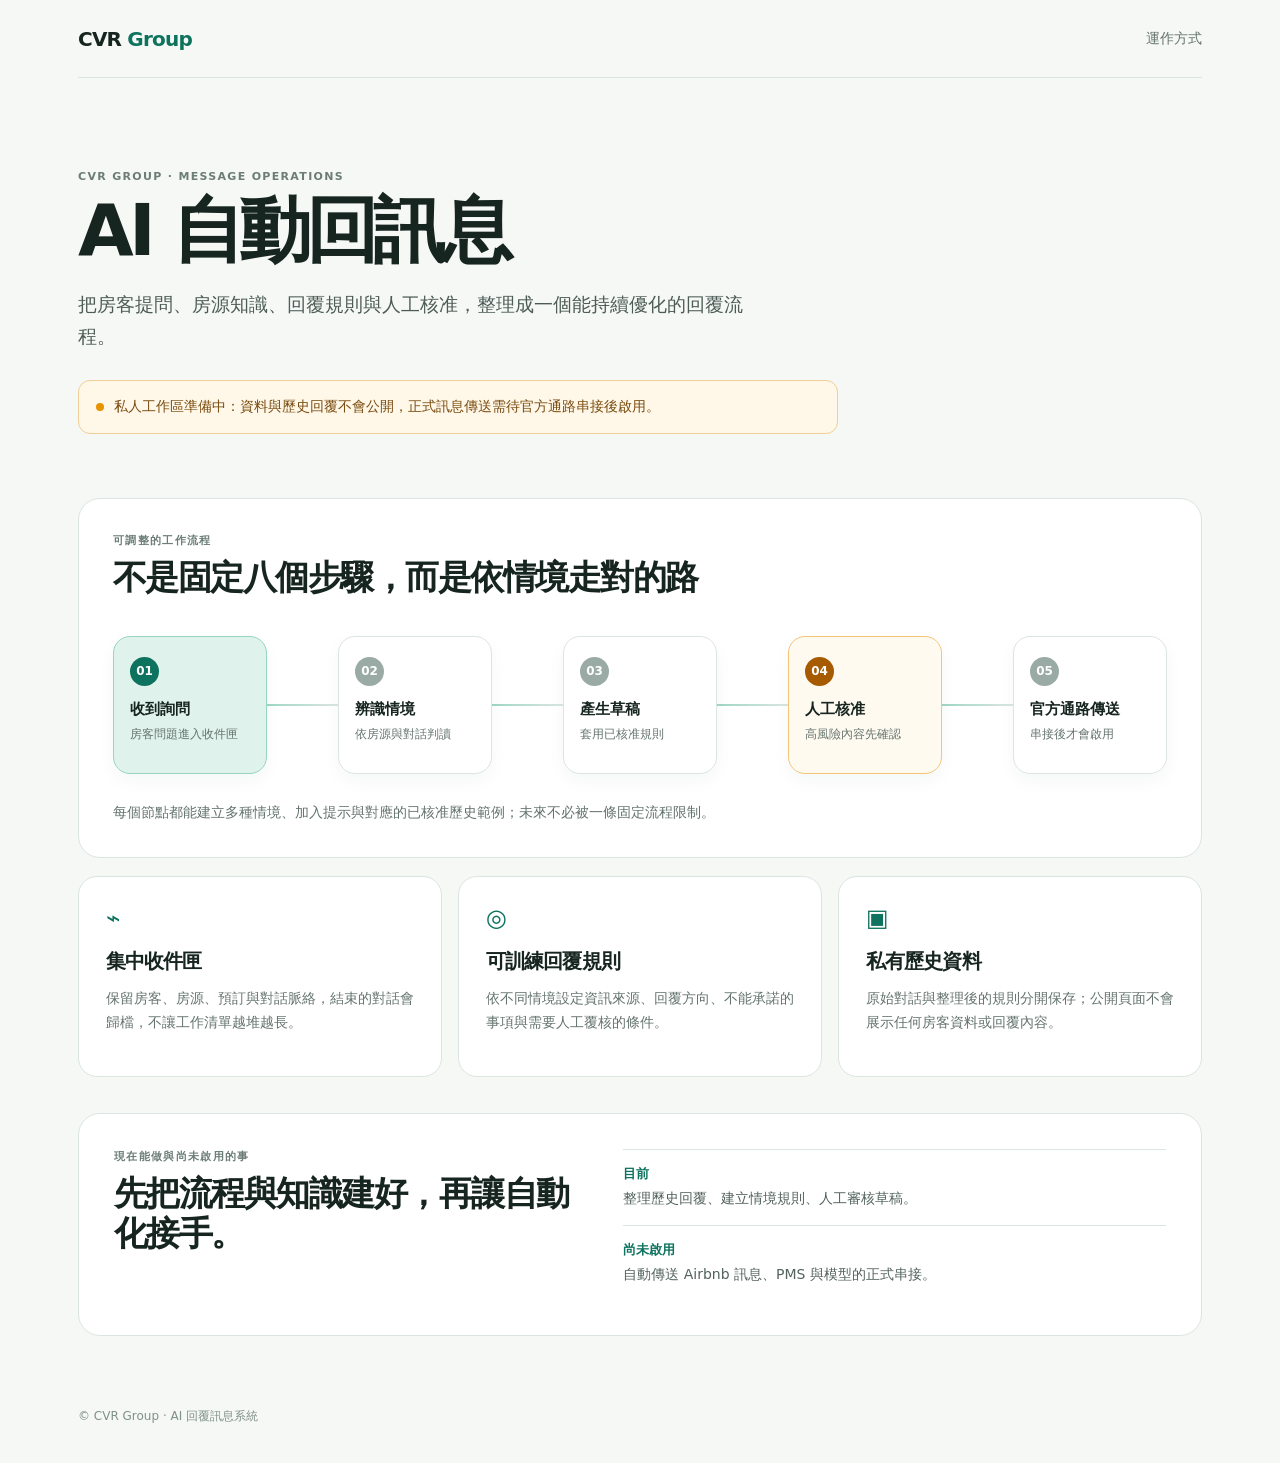
==== ai-reply/index.html @ 0bb3ea02 "Restore public AI reply overview" ====
<!doctype html>
<html lang="zh-Hant">
<head>
  <meta charset="utf-8">
  <meta name="viewport" content="width=device-width, initial-scale=1">
  <meta name="description" content="AI 自動回訊息：將房客提問、回覆規則與人工核准串成可管理的流程。">
  <title>AI 自動回訊息｜CVR Group</title>
  <link rel="stylesheet" href="styles.css">
</head>
<body>
  <main>
    <nav class="nav" aria-label="主要導覽">
      <a class="brand" href="/">CVR <span>Group</span></a>
      <a class="nav-link" href="#how-it-works">運作方式</a>
    </nav>

    <section class="hero" aria-labelledby="page-title">
      <p class="eyebrow">CVR GROUP · MESSAGE OPERATIONS</p>
      <h1 id="page-title">AI 自動回訊息</h1>
      <p class="lead">把房客提問、房源知識、回覆規則與人工核准，整理成一個能持續優化的回覆流程。</p>
      <div class="notice" role="status"><span class="dot" aria-hidden="true"></span><span>私人工作區準備中：資料與歷史回覆不會公開，正式訊息傳送需待官方通路串接後啟用。</span></div>
    </section>

    <section class="panel workflow" id="how-it-works" aria-labelledby="workflow-title">
      <div class="section-heading"><p class="eyebrow">可調整的工作流程</p><h2 id="workflow-title">不是固定八個步驟，而是依情境走對的路</h2></div>
      <div class="flow" aria-label="訊息處理流程">
        <article class="node is-source"><span>01</span><strong>收到詢問</strong><small>房客問題進入收件匣</small></article>
        <i class="line" aria-hidden="true"></i>
        <article class="node"><span>02</span><strong>辨識情境</strong><small>依房源與對話判讀</small></article>
        <i class="line" aria-hidden="true"></i>
        <article class="node"><span>03</span><strong>產生草稿</strong><small>套用已核准規則</small></article>
        <i class="line" aria-hidden="true"></i>
        <article class="node is-review"><span>04</span><strong>人工核准</strong><small>高風險內容先確認</small></article>
        <i class="line" aria-hidden="true"></i>
        <article class="node"><span>05</span><strong>官方通路傳送</strong><small>串接後才會啟用</small></article>
      </div>
      <p class="caption">每個節點都能建立多種情境、加入提示與對應的已核准歷史範例；未來不必被一條固定流程限制。</p>
    </section>

    <section class="capabilities" aria-label="系統內容">
      <article class="card"><div class="icon">⌁</div><h2>集中收件匣</h2><p>保留房客、房源、預訂與對話脈絡，結束的對話會歸檔，不讓工作清單越堆越長。</p></article>
      <article class="card"><div class="icon">◎</div><h2>可訓練回覆規則</h2><p>依不同情境設定資訊來源、回覆方向、不能承諾的事項與需要人工覆核的條件。</p></article>
      <article class="card"><div class="icon">▣</div><h2>私有歷史資料</h2><p>原始對話與整理後的規則分開保存；公開頁面不會展示任何房客資料或回覆內容。</p></article>
    </section>

    <section class="panel truth" aria-labelledby="truth-title">
      <div><p class="eyebrow">現在能做與尚未啟用的事</p><h2 id="truth-title">先把流程與知識建好，再讓自動化接手。</h2></div>
      <dl>
        <div><dt>目前</dt><dd>整理歷史回覆、建立情境規則、人工審核草稿。</dd></div>
        <div><dt>尚未啟用</dt><dd>自動傳送 Airbnb 訊息、PMS 與模型的正式串接。</dd></div>
      </dl>
    </section>
  </main>
  <footer>© CVR Group · AI 回覆訊息系統</footer>
</body>
</html>
---- ai-reply/styles.css ----
:root { --ink:#172521; --muted:#64736e; --paper:#f6f8f6; --card:#fff; --green:#0e735e; --soft:#dff2eb; --line:#dbe5e1; --amber:#a65b00; }
* { box-sizing:border-box; } body { margin:0; color:var(--ink); background:var(--paper); font-family:Inter,"Noto Sans TC","PingFang TC",system-ui,sans-serif; } main, footer { max-width:1180px; margin:auto; padding-inline:28px; } .nav { height:78px; display:flex; align-items:center; gap:26px; border-bottom:1px solid var(--line); } .brand { color:var(--ink); text-decoration:none; font-weight:800; letter-spacing:-.04em; font-size:20px; } .brand span { color:var(--green); } .nav-link { margin-left:auto; color:var(--muted); text-decoration:none; font-size:14px; } .hero { padding:92px 0 64px; max-width:760px; } .eyebrow { margin:0 0 10px; color:#6b7d76; font-weight:800; font-size:11px; letter-spacing:.12em; } h1 { margin:0; font-size:clamp(42px,7vw,72px); letter-spacing:-.065em; line-height:1.05; } h2 { margin:0; font-size:clamp(24px,3vw,34px); letter-spacing:-.045em; line-height:1.17; } .lead { max-width:670px; color:#4d5c57; font-size:19px; line-height:1.7; } .notice { display:flex; gap:10px; align-items:flex-start; margin-top:28px; padding:15px 17px; border:1px solid #f0cf98; border-radius:12px; color:#794b10; background:#fff7e7; font-size:14px; line-height:1.55; } .dot { flex:0 0 8px; width:8px; height:8px; margin-top:7px; border-radius:50%; background:#e89200; } .panel { background:var(--card); border:1px solid var(--line); border-radius:22px; } .workflow { padding:34px; } .section-heading { max-width:700px; } .flow { display:flex; align-items:center; margin-top:38px; min-width:780px; } .workflow { overflow:hidden; } .node { position:relative; z-index:1; flex:0 0 154px; min-height:138px; padding:20px 16px; border:1px solid var(--line); border-radius:17px; background:#fff; box-shadow:0 7px 17px rgb(21 57 46 / 4%); } .node span { display:grid; place-items:center; width:29px; height:29px; margin-bottom:14px; border-radius:50%; color:#fff; background:#9aaba5; font-size:12px; font-weight:800; } .node strong { display:block; font-size:15px; } .node small { display:block; margin-top:7px; color:var(--muted); font-size:12px; line-height:1.45; } .node.is-source { background:var(--soft); border-color:#96d5c0; } .node.is-source span { background:var(--green); } .node.is-review { border-color:#f4c578; background:#fffaf0; } .node.is-review span { background:var(--amber); } .line { flex:1 0 24px; height:2px; background:linear-gradient(90deg,#9ed7c6,#dbe5e1); } .caption { margin:27px 0 0; color:var(--muted); font-size:14px; line-height:1.6; } .capabilities { display:grid; grid-template-columns:repeat(3,1fr); gap:16px; margin:18px 0; } .card { padding:27px; background:var(--card); border:1px solid var(--line); border-radius:19px; } .icon { color:var(--green); font-size:24px; } .card h2 { margin-top:18px; font-size:20px; } .card p { color:var(--muted); font-size:14px; line-height:1.7; } .truth { display:grid; grid-template-columns:.85fr 1fr; gap:48px; padding:35px; margin:36px 0 72px; } dl { margin:0; } dl div { padding:15px 0; border-top:1px solid var(--line); } dt { color:var(--green); font-size:13px; font-weight:800; } dd { margin:5px 0 0; color:#52625d; font-size:14px; line-height:1.55; } footer { padding-bottom:38px; color:#80908a; font-size:12px; } @media (max-width:760px) { main,footer { padding-inline:18px; } .hero { padding:62px 0 42px; } .workflow { overflow-x:auto; padding:24px; } .capabilities,.truth { grid-template-columns:1fr; } .truth { gap:25px; padding:26px; } .nav { height:65px; } }
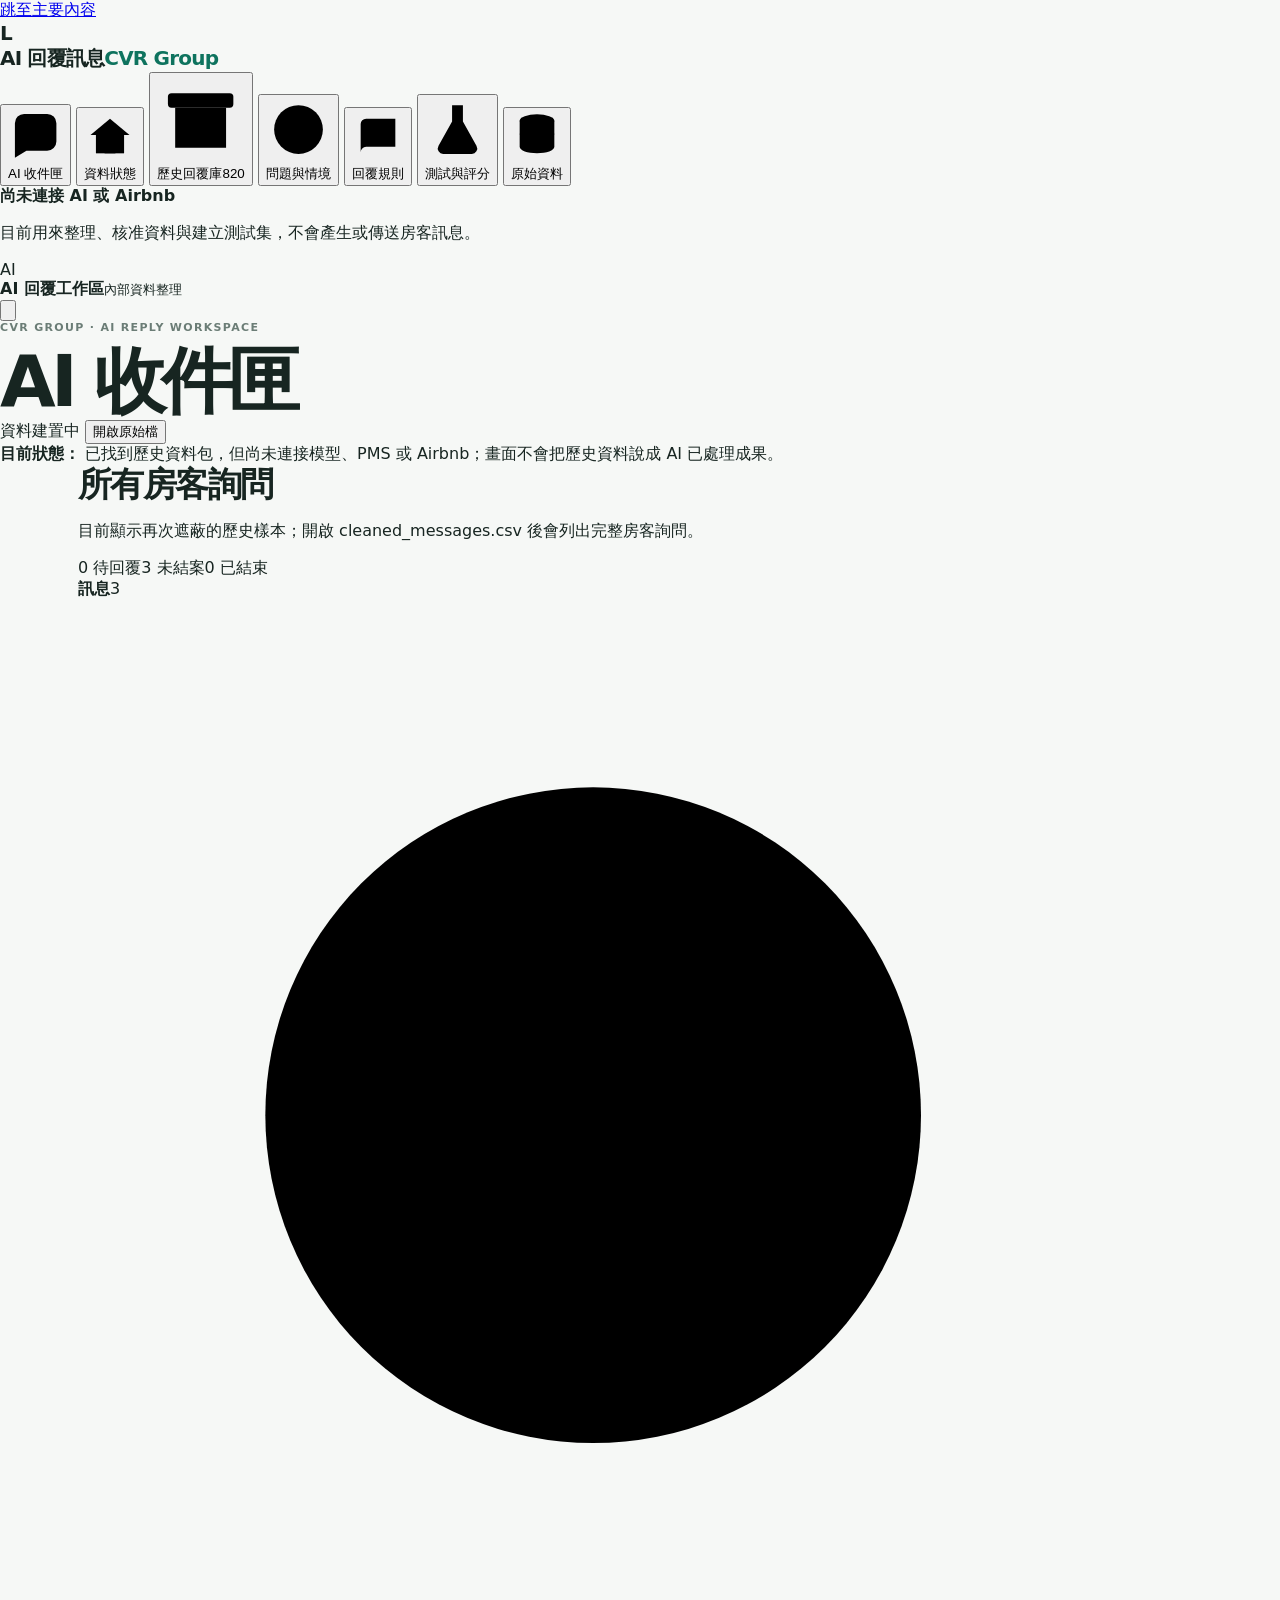
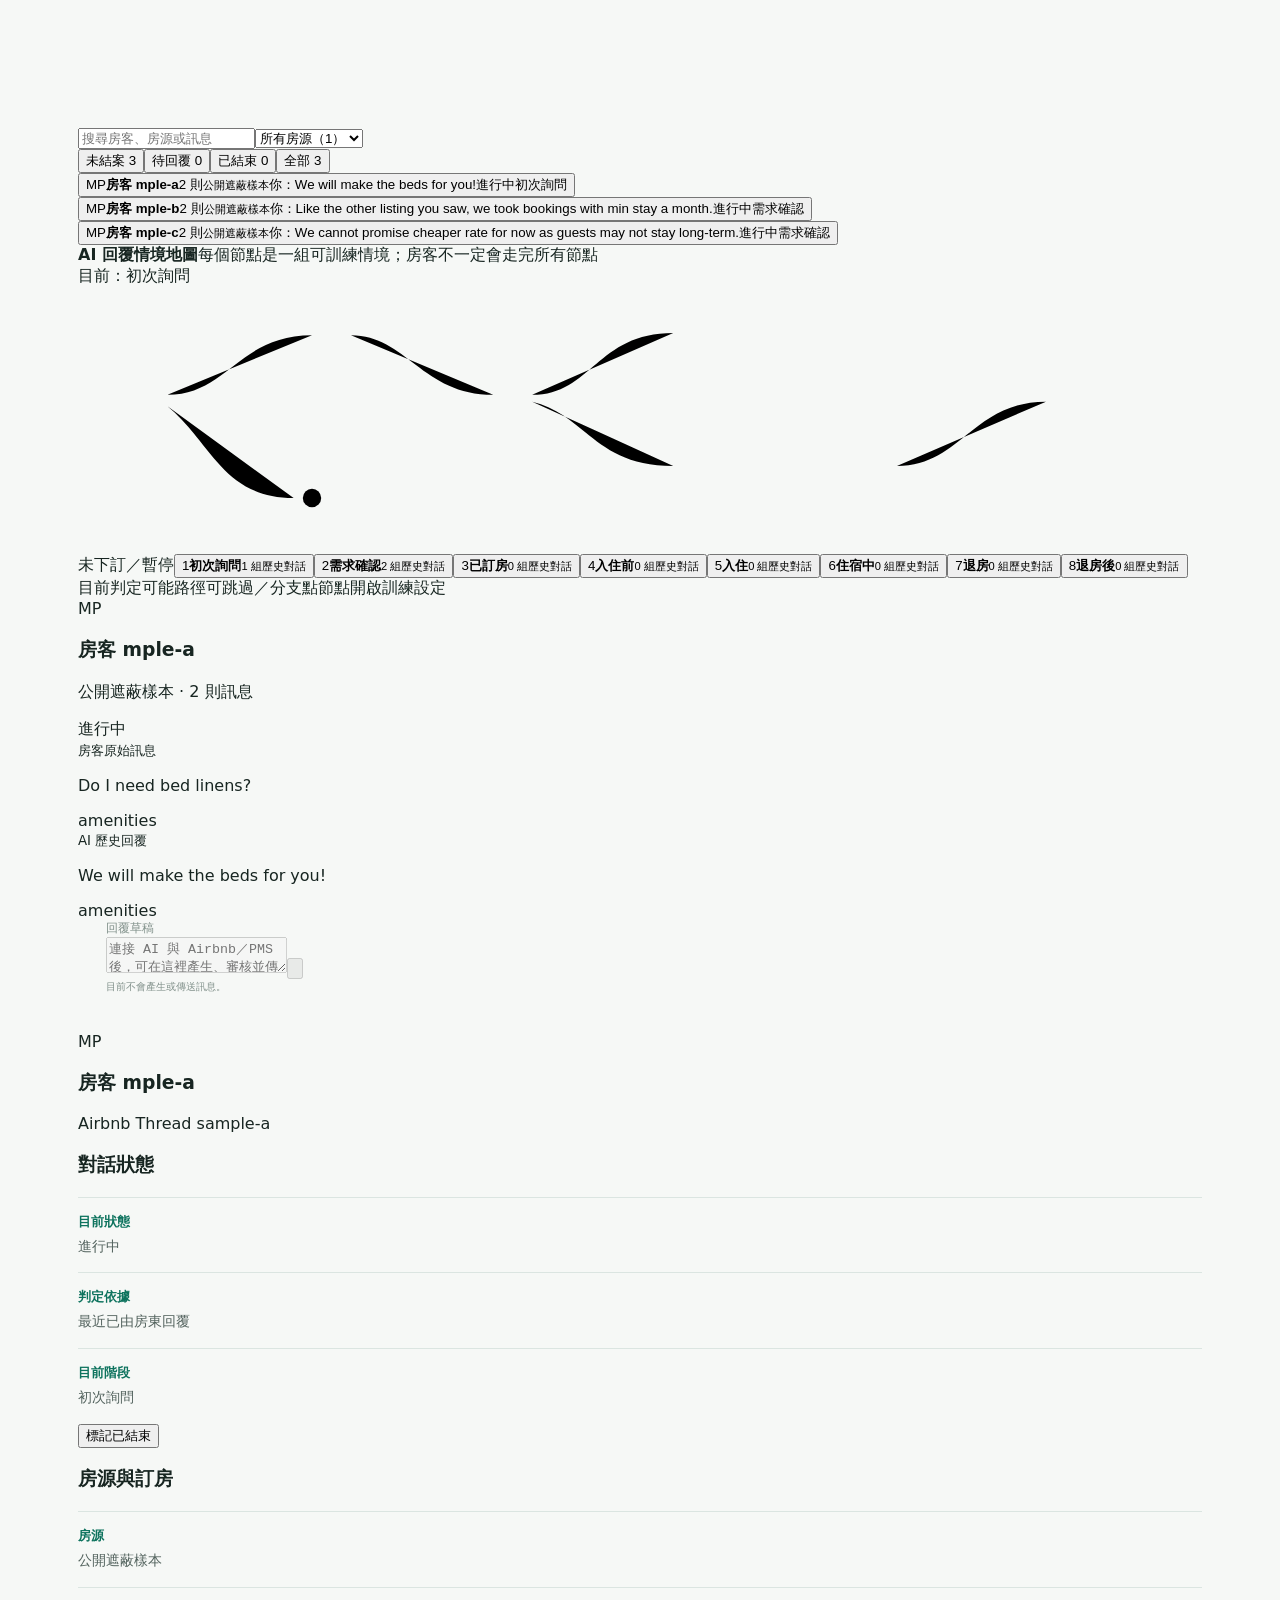
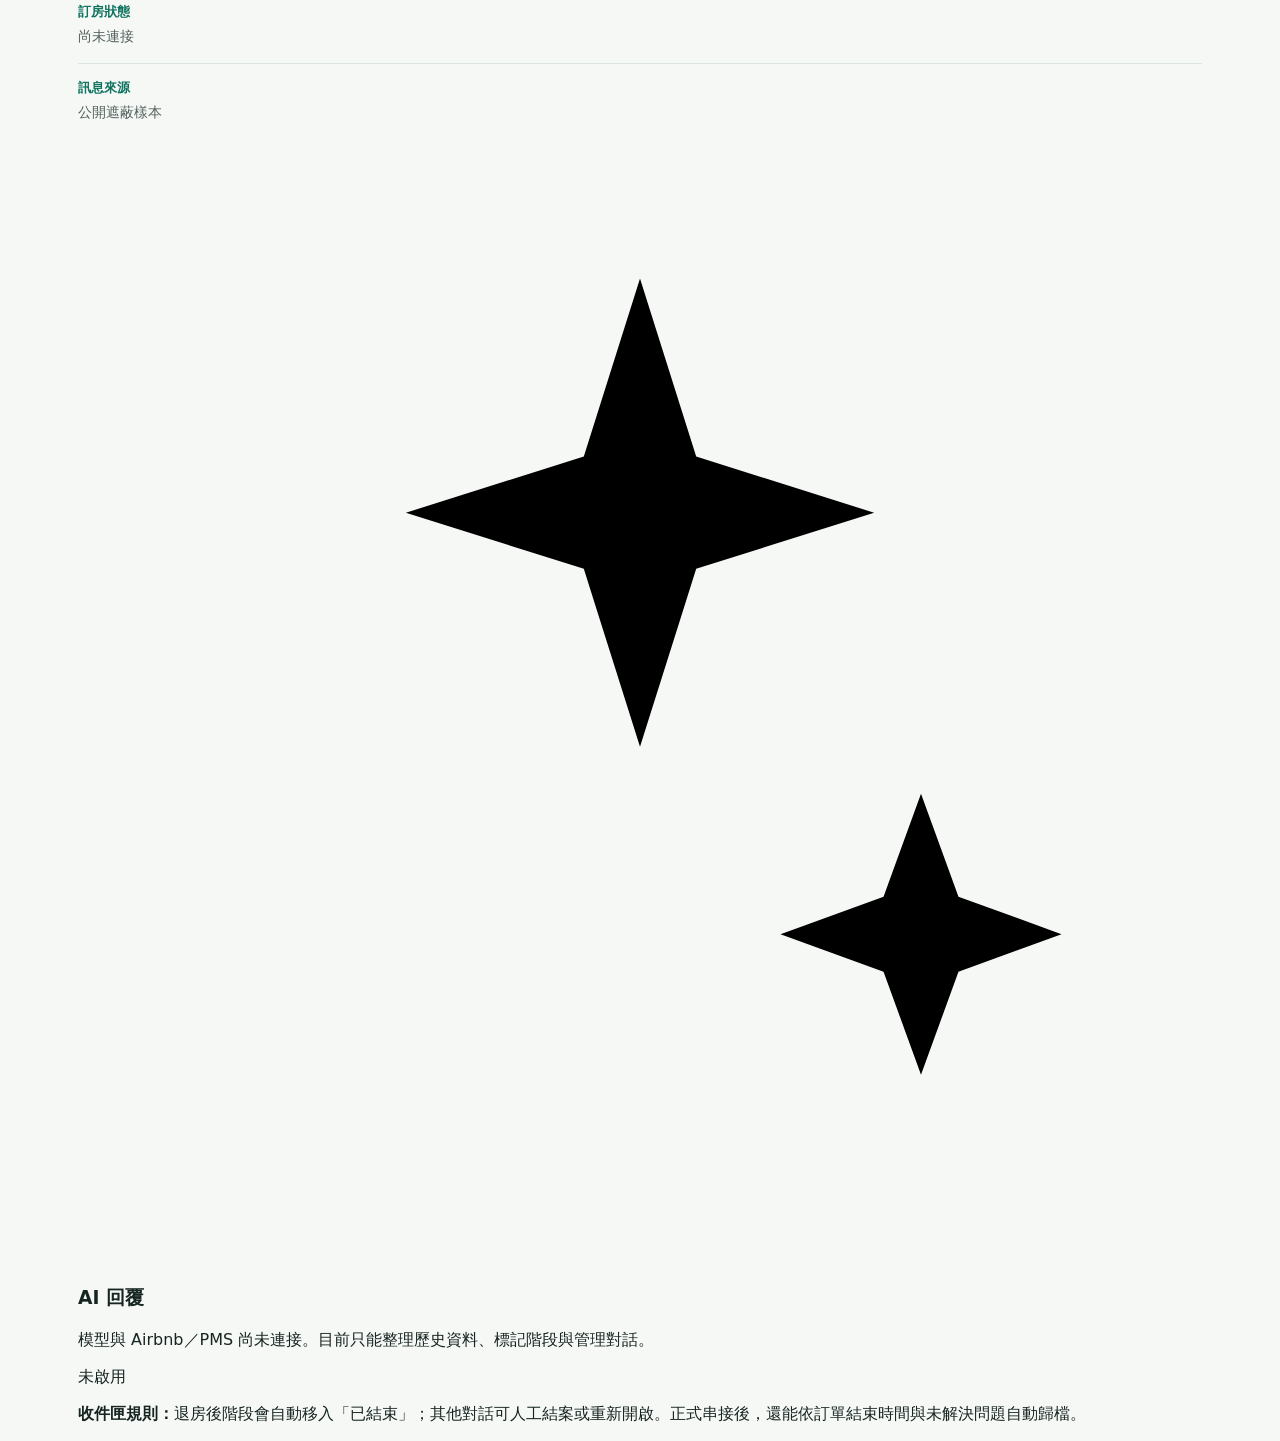
==== commit 32e5429c: "Restore AI reply workspace interface" ====
--- a/ai-reply/index.html
+++ b/ai-reply/index.html
@@ -3,54 +3,76 @@
 <head>
   <meta charset="utf-8">
   <meta name="viewport" content="width=device-width, initial-scale=1">
-  <meta name="description" content="AI 自動回訊息：將房客提問、回覆規則與人工核准串成可管理的流程。">
-  <title>AI 自動回訊息｜CVR Group</title>
+  <meta name="robots" content="noindex,nofollow">
+  <meta name="description" content="AI 回覆訊息的資料整理、指南編輯與測試工作台。">
+  <title>AI 回覆訊息管理中心</title>
   <link rel="stylesheet" href="styles.css">
 </head>
 <body>
-  <main>
-    <nav class="nav" aria-label="主要導覽">
-      <a class="brand" href="/">CVR <span>Group</span></a>
-      <a class="nav-link" href="#how-it-works">運作方式</a>
-    </nav>
+  <a class="skip-link" href="#main-content">跳至主要內容</a>
+  <div class="app-shell">
+    <aside class="sidebar" id="sidebar" aria-label="主要導覽">
+      <div class="brand">
+        <div class="brand-mark" aria-hidden="true">L</div>
+        <div><strong>AI 回覆訊息</strong><span>CVR Group</span></div>
+      </div>
+      <nav class="nav-list" aria-label="訓練工作台功能">
+        <button class="nav-item is-active" type="button" data-view="journey"><span class="nav-icon" data-icon="message"></span><span>AI 收件匣</span></button>
+        <button class="nav-item" type="button" data-view="status"><span class="nav-icon" data-icon="home"></span><span>資料狀態</span></button>
+        <button class="nav-item" type="button" data-view="records"><span class="nav-icon" data-icon="archive"></span><span>歷史回覆庫</span><span class="nav-count">820</span></button>
+        <button class="nav-item" type="button" data-view="questions"><span class="nav-icon" data-icon="help"></span><span>問題與情境</span></button>
+        <button class="nav-item" type="button" data-view="guidance"><span class="nav-icon" data-icon="guide"></span><span>回覆規則</span></button>
+        <button class="nav-item" type="button" data-view="tests"><span class="nav-icon" data-icon="flask"></span><span>測試與評分</span></button>
+        <button class="nav-item" type="button" data-view="sources"><span class="nav-icon" data-icon="database"></span><span>原始資料</span></button>
+      </nav>
+      <div class="sidebar-note">
+        <strong>尚未連接 AI 或 Airbnb</strong>
+        <p>目前用來整理、核准資料與建立測試集，不會產生或傳送房客訊息。</p>
+      </div>
+      <div class="sidebar-footer"><span class="avatar">AI</span><div><strong>AI 回覆工作區</strong><small>內部資料整理</small></div></div>
+    </aside>
 
-    <section class="hero" aria-labelledby="page-title">
-      <p class="eyebrow">CVR GROUP · MESSAGE OPERATIONS</p>
-      <h1 id="page-title">AI 自動回訊息</h1>
-      <p class="lead">把房客提問、房源知識、回覆規則與人工核准，整理成一個能持續優化的回覆流程。</p>
-      <div class="notice" role="status"><span class="dot" aria-hidden="true"></span><span>私人工作區準備中：資料與歷史回覆不會公開，正式訊息傳送需待官方通路串接後啟用。</span></div>
+    <div class="mobile-scrim" id="mobile-scrim" hidden></div>
+    <section class="workspace">
+      <header class="topbar">
+        <button class="icon-button menu-button" id="menu-button" type="button" aria-label="開啟選單" aria-expanded="false"><span data-icon="menu"></span></button>
+        <div><p class="eyebrow">CVR GROUP · AI REPLY WORKSPACE</p><h1 id="page-title">房客流程</h1></div>
+        <div class="topbar-actions">
+          <span class="truth-pill"><span class="status-dot"></span>資料建置中</span>
+          <button class="button button-primary" type="button" data-view-jump="sources">開啟原始檔</button>
+        </div>
+      </header>
+      <div class="truth-banner" role="status">
+        <strong>目前狀態：</strong>
+        <span>已找到歷史資料包，但尚未連接模型、PMS 或 Airbnb；畫面不會把歷史資料說成 AI 已處理成果。</span>
+      </div>
+      <main id="main-content" tabindex="-1"></main>
     </section>
+  </div>
 
-    <section class="panel workflow" id="how-it-works" aria-labelledby="workflow-title">
-      <div class="section-heading"><p class="eyebrow">可調整的工作流程</p><h2 id="workflow-title">不是固定八個步驟，而是依情境走對的路</h2></div>
-      <div class="flow" aria-label="訊息處理流程">
-        <article class="node is-source"><span>01</span><strong>收到詢問</strong><small>房客問題進入收件匣</small></article>
-        <i class="line" aria-hidden="true"></i>
-        <article class="node"><span>02</span><strong>辨識情境</strong><small>依房源與對話判讀</small></article>
-        <i class="line" aria-hidden="true"></i>
-        <article class="node"><span>03</span><strong>產生草稿</strong><small>套用已核准規則</small></article>
-        <i class="line" aria-hidden="true"></i>
-        <article class="node is-review"><span>04</span><strong>人工核准</strong><small>高風險內容先確認</small></article>
-        <i class="line" aria-hidden="true"></i>
-        <article class="node"><span>05</span><strong>官方通路傳送</strong><small>串接後才會啟用</small></article>
-      </div>
-      <p class="caption">每個節點都能建立多種情境、加入提示與對應的已核准歷史範例；未來不必被一條固定流程限制。</p>
+  <div class="modal" id="editor-modal" hidden aria-hidden="true">
+    <div class="modal-scrim" data-close-modal></div>
+    <section class="modal-card" role="dialog" aria-modal="true" aria-labelledby="modal-title">
+      <header class="modal-header"><div><p class="eyebrow">新增訓練規則</p><h2 id="modal-title">建立回覆規則</h2></div><button class="icon-button" type="button" data-close-modal aria-label="關閉"><span data-icon="close"></span></button></header>
+      <form id="guidance-form" class="modal-form">
+        <label>何時套用<input name="condition" required placeholder="例如：房客詢問提早入住"></label>
+        <label>應該怎麼做<textarea name="do" required placeholder="例如：先查清潔進度，再告知房客確認時間"></textarea></label>
+        <label>禁止事項<textarea name="dont" required placeholder="例如：未確認前不可承諾入住時間"></textarea></label>
+        <label>資料來源<input name="source" required placeholder="例如：人工核准／歷史回覆 #123"></label>
+        <div class="modal-actions"><button class="button button-secondary" type="button" data-close-modal>取消</button><button class="button button-primary" type="submit">儲存為待核准指南</button></div>
+      </form>
     </section>
+  </div>
 
-    <section class="capabilities" aria-label="系統內容">
-      <article class="card"><div class="icon">⌁</div><h2>集中收件匣</h2><p>保留房客、房源、預訂與對話脈絡，結束的對話會歸檔，不讓工作清單越堆越長。</p></article>
-      <article class="card"><div class="icon">◎</div><h2>可訓練回覆規則</h2><p>依不同情境設定資訊來源、回覆方向、不能承諾的事項與需要人工覆核的條件。</p></article>
-      <article class="card"><div class="icon">▣</div><h2>私有歷史資料</h2><p>原始對話與整理後的規則分開保存；公開頁面不會展示任何房客資料或回覆內容。</p></article>
+  <div class="stage-drawer" id="stage-drawer" hidden aria-hidden="true">
+    <button class="drawer-scrim" type="button" data-close-stage aria-label="關閉情境訓練"></button>
+    <section class="drawer-panel" role="dialog" aria-modal="true" aria-labelledby="stage-drawer-title">
+      <div id="stage-drawer-content"></div>
     </section>
+  </div>
 
-    <section class="panel truth" aria-labelledby="truth-title">
-      <div><p class="eyebrow">現在能做與尚未啟用的事</p><h2 id="truth-title">先把流程與知識建好，再讓自動化接手。</h2></div>
-      <dl>
-        <div><dt>目前</dt><dd>整理歷史回覆、建立情境規則、人工審核草稿。</dd></div>
-        <div><dt>尚未啟用</dt><dd>自動傳送 Airbnb 訊息、PMS 與模型的正式串接。</dd></div>
-      </dl>
-    </section>
-  </main>
-  <footer>© CVR Group · AI 回覆訊息系統</footer>
+  <div class="toast-region" id="toast-region" aria-live="polite"></div>
+  <input id="source-file-input" type="file" accept=".csv,.jsonl,.json,.md,.txt" multiple hidden>
+  <script src="app.js"></script>
 </body>
 </html>
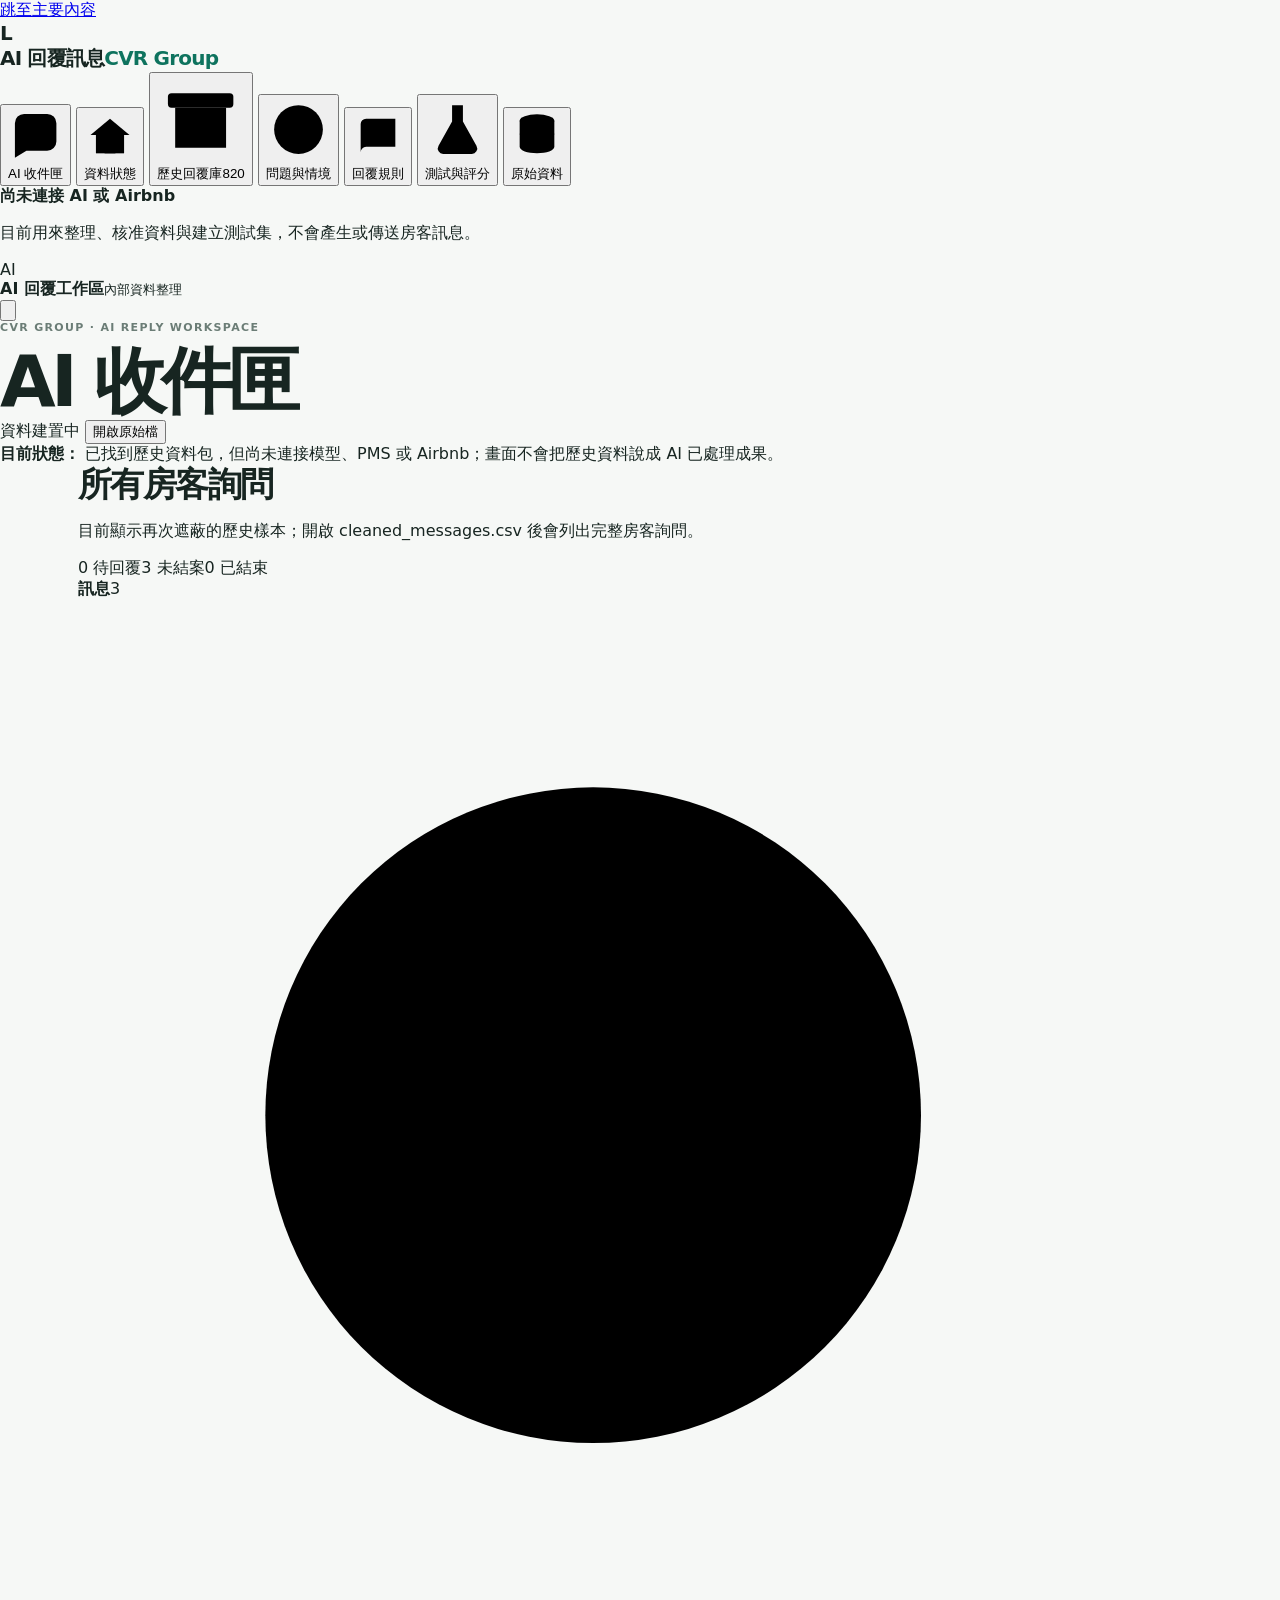
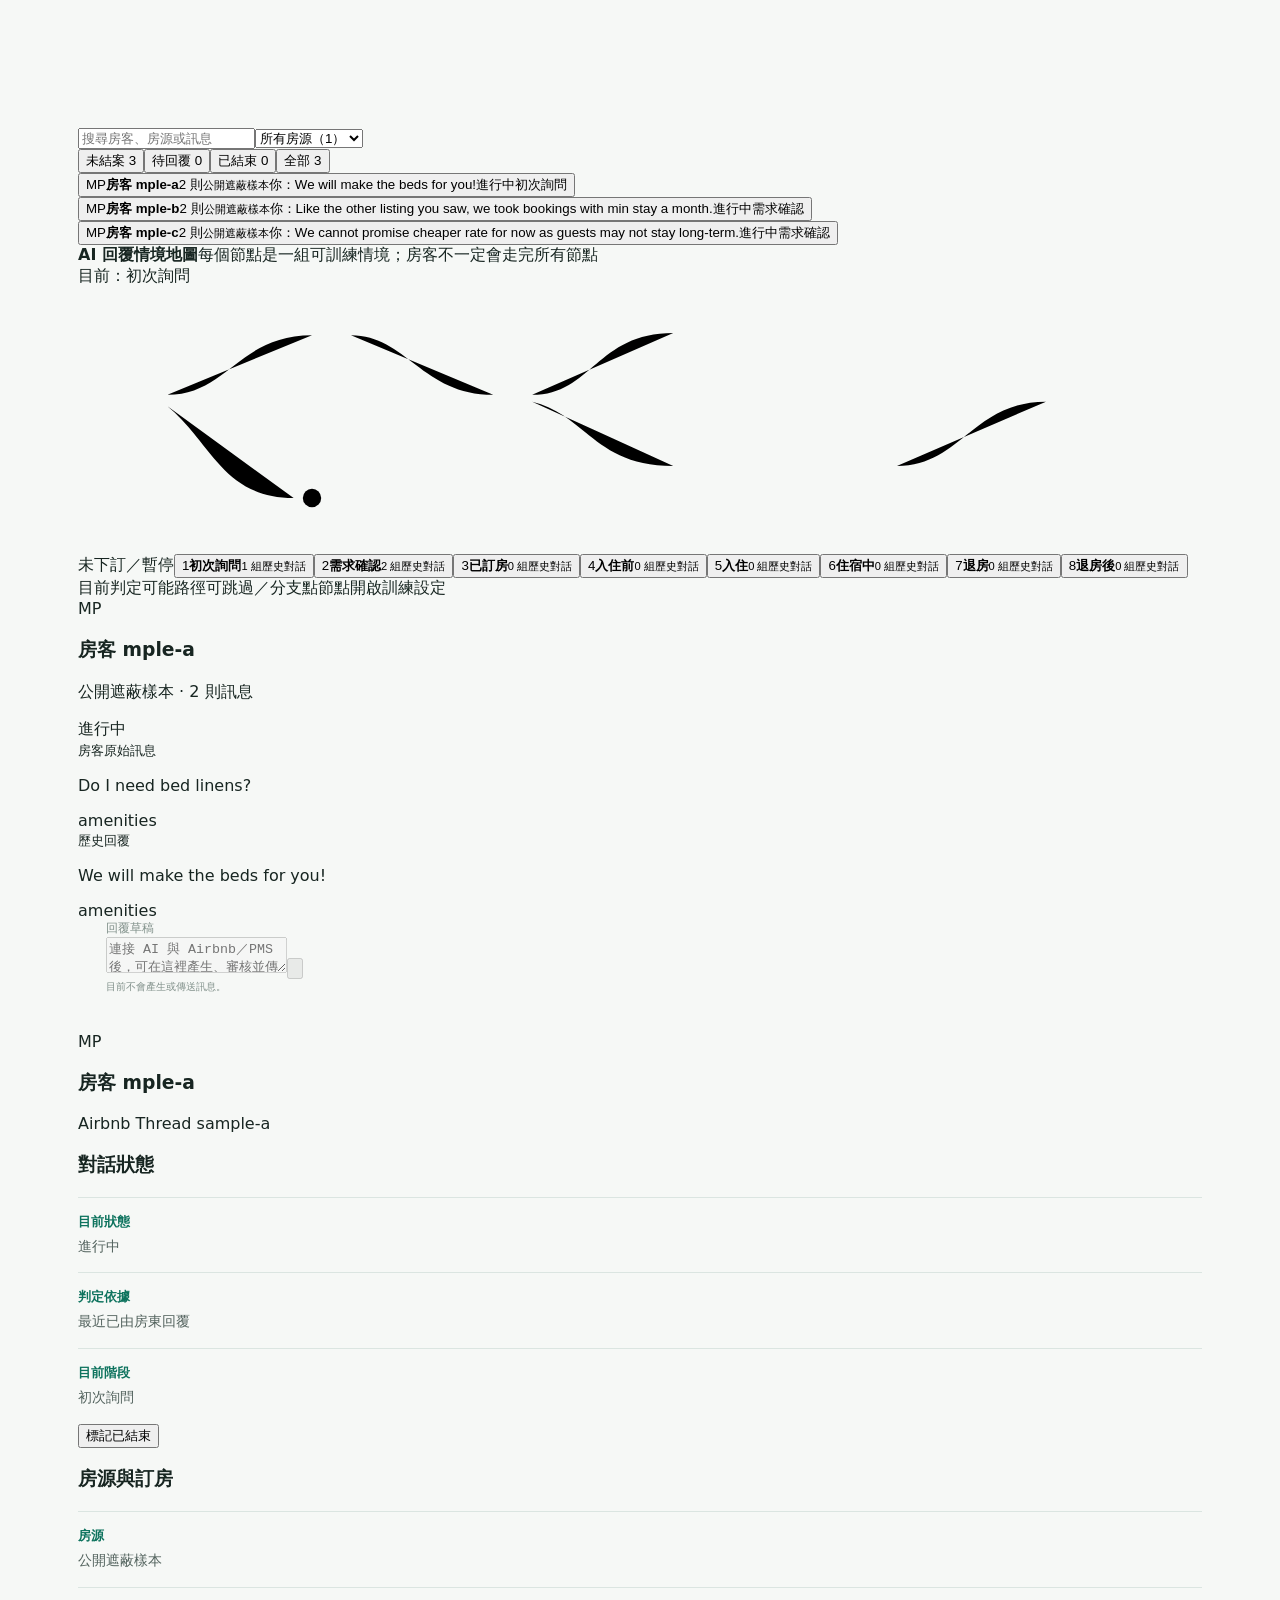
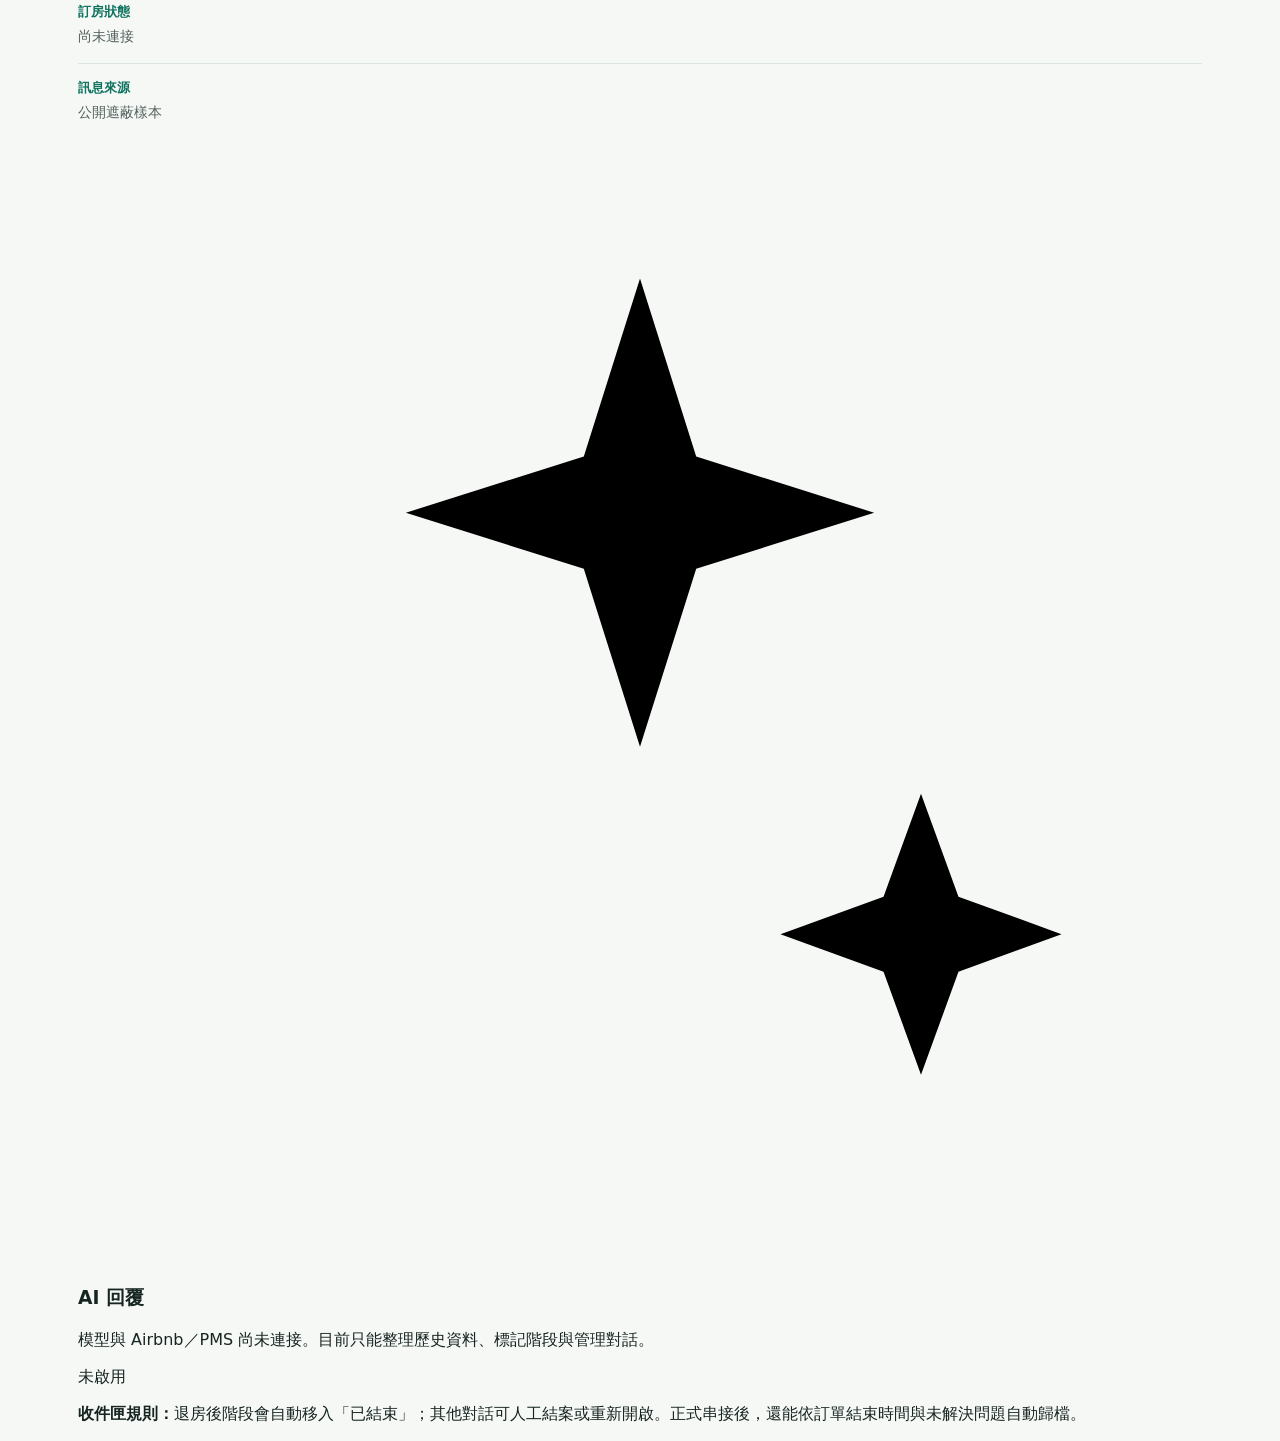
==== commit be39e8e4: "Bust cached workspace assets" ====
--- a/ai-reply/index.html
+++ b/ai-reply/index.html
@@ -6,7 +6,7 @@
   <meta name="robots" content="noindex,nofollow">
   <meta name="description" content="AI 回覆訊息的資料整理、指南編輯與測試工作台。">
   <title>AI 回覆訊息管理中心</title>
-  <link rel="stylesheet" href="styles.css">
+  <link rel="stylesheet" href="styles.css?v=003104b">
 </head>
 <body>
   <a class="skip-link" href="#main-content">跳至主要內容</a>
@@ -73,6 +73,6 @@
 
   <div class="toast-region" id="toast-region" aria-live="polite"></div>
   <input id="source-file-input" type="file" accept=".csv,.jsonl,.json,.md,.txt" multiple hidden>
-  <script src="app.js"></script>
+  <script src="app.js?v=003104b"></script>
 </body>
 </html>
